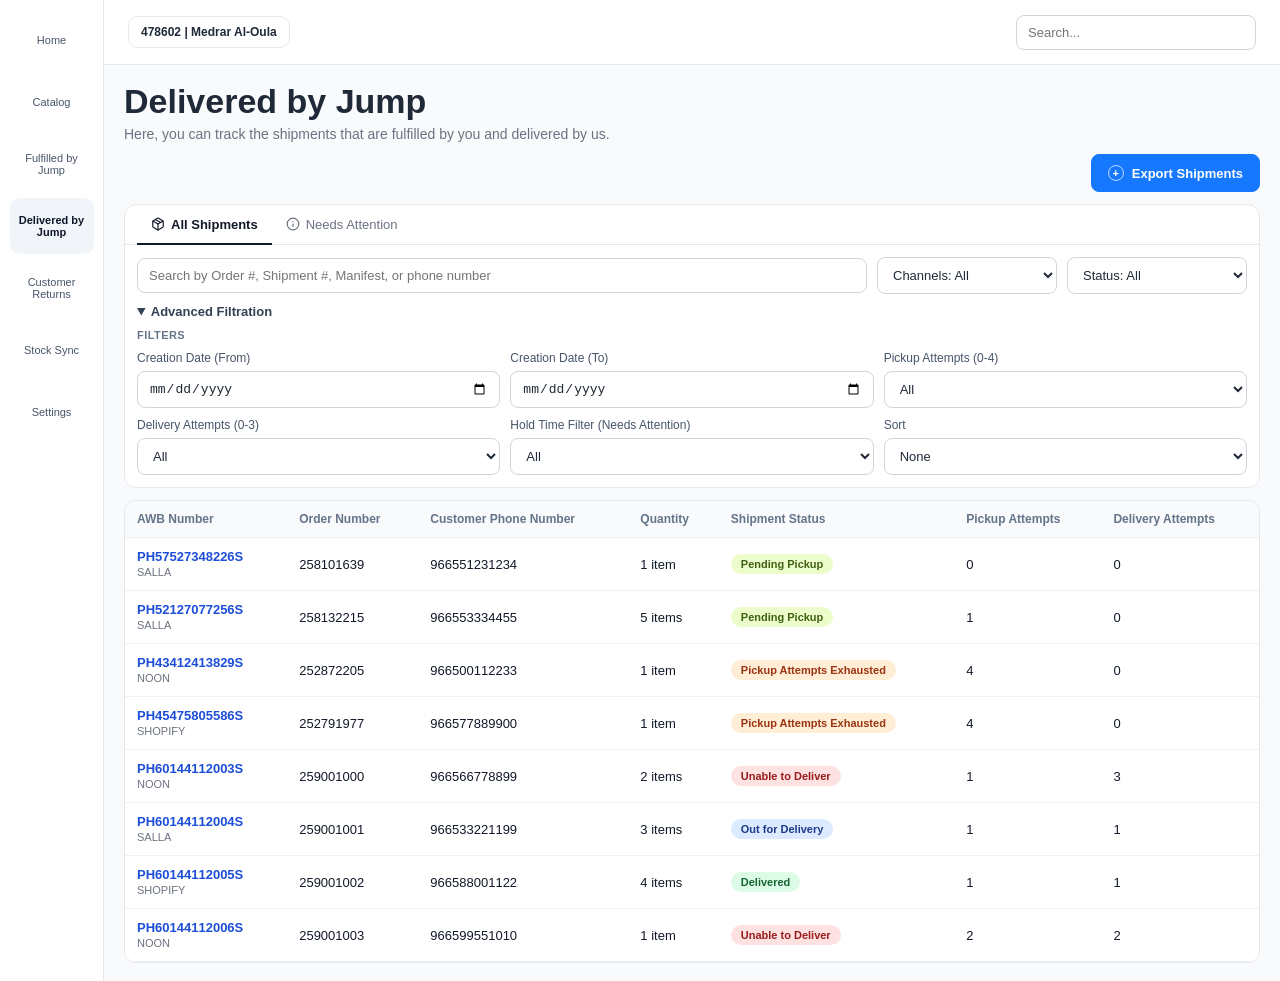
==== index.html @ 8542efd4 "Expand/Collapse Filters" ====
<!DOCTYPE html>
<html lang="en">
  <head>
    <meta charset="UTF-8" />
    <meta name="viewport" content="width=device-width, initial-scale=1.0" />
    <title>Shipment Details V3 Prototype</title>
    <link rel="stylesheet" href="./styles.css" />
  </head>
  <body>
    <div class="app-shell">
      <aside class="sidebar">
        <div class="brand">noon<span>partners</span></div>
        <nav>
          <a href="#">Home</a>
          <a href="#">Catalog</a>
          <a href="#">Fulfilled by Jump</a>
          <a class="active" href="#">Delivered by Jump</a>
          <a href="#">Customer Returns</a>
          <a href="#">Stock Sync</a>
          <a href="#">Settings</a>
        </nav>
      </aside>

      <div class="content">
        <header class="topbar">
          <div class="store-chip">478602 | Medrar Al-Oula</div>
          <div class="topbar-actions">
            <input class="top-search" type="text" placeholder="Search..." />
          </div>
        </header>

        <main class="container">
          <header class="header">
            <div>
              <h1>Delivered by Jump</h1>
              <p>
                Here, you can track the shipments that are fulfilled by you and
                delivered by us.
              </p>
            </div>
          </header>

          <div class="actions-row">
            <button id="exportBtn" class="button button-primary">
              <span class="btn-icon">+</span>
              Export Shipments
            </button>
          </div>

          <section class="filters">
            <section class="logistics_tabsContainer tabs">
              <div class="AdvancedTabs_container">
                <button id="allShipmentsTab" type="button" class="AdvancedTabs_tab tab active">
                  <span class="AdvancedTabs_icon tab-icon">
                    <svg xmlns="http://www.w3.org/2000/svg" width="14" height="14" viewBox="0 0 24 24" fill="none" stroke="currentColor" stroke-width="2" stroke-linecap="round" stroke-linejoin="round" aria-hidden="true">
                      <path d="M11 21.73a2 2 0 0 0 2 0l7-4A2 2 0 0 0 21 16V8a2 2 0 0 0-1-1.73l-7-4a2 2 0 0 0-2 0l-7 4A2 2 0 0 0 3 8v8a2 2 0 0 0 1 1.73z"></path>
                      <path d="M12 22V12"></path>
                      <polyline points="3.29 7 12 12 20.71 7"></polyline>
                      <path d="m7.5 4.27 9 5.15"></path>
                    </svg>
                  </span>
                  All Shipments
                </button>
                <button id="needsAttentionTab" type="button" class="AdvancedTabs_tab tab">
                  <span class="AdvancedTabs_icon tab-icon">
                    <svg xmlns="http://www.w3.org/2000/svg" width="14" height="14" viewBox="0 0 24 24" fill="none" stroke="currentColor" stroke-width="2" stroke-linecap="round" stroke-linejoin="round" aria-hidden="true">
                      <circle cx="12" cy="12" r="10"></circle>
                      <path d="M12 16v-4"></path>
                      <path d="M12 8h.01"></path>
                    </svg>
                  </span>
                  Needs Attention
                </button>
              </div>
            </section>
            <div class="filter-row">
              <input
                id="searchInput"
                type="text"
                placeholder="Search by Order #, Shipment #, Manifest, or phone number"
              />
              <select id="channelFilter">
                <option value="all">Channels: All</option>
                <option value="salla">Salla</option>
                <option value="noon">Noon</option>
                <option value="shopify">Shopify</option>
              </select>
              <select id="statusFilter">
                <option value="all">Status: All</option>
                <option value="pending_pickup">Pending Pickup</option>
                <option value="pickup_attempts_exhausted">
                  Pickup Attempts Exhausted
                </option>
                <option value="out_for_delivery">Out for Delivery</option>
                <option value="unable_to_deliver">Unable to Deliver</option>
                <option value="delivered">Delivered</option>
              </select>
            </div>
            <div id="activeFilters" class="active-filters hidden"></div>

            <details open>
              <summary>Advanced Filtration</summary>
              <div class="advanced-top">
                <div class="advanced-title">Filters</div>
              </div>

              <div class="advanced-grid">
                <label>
                  Creation Date (From)
                  <input id="creationDateFrom" type="date" />
                </label>
                <label>
                  Creation Date (To)
                  <input id="creationDateTo" type="date" />
                </label>
                <label>
                  Pickup Attempts (0-4)
                  <select id="pickupAttemptsFilter">
                    <option value="all">All</option>
                    <option value="0">0</option>
                    <option value="1">1</option>
                    <option value="2">2</option>
                    <option value="3">3</option>
                    <option value="4">4</option>
                  </select>
                </label>
                <label>
                  Delivery Attempts (0-3)
                  <select id="deliveryAttemptsFilter">
                    <option value="all">All</option>
                    <option value="0">0</option>
                    <option value="1">1</option>
                    <option value="2">2</option>
                    <option value="3">3</option>
                  </select>
                </label>
                <label>
                  Hold Time Filter (Needs Attention)
                  <select id="holdTimeFilter">
                    <option value="all">All</option>
                    <option value="with_value">Has Hold Time</option>
                    <option value="none">No Hold Time (-)</option>
                  </select>
                </label>
                <label>
                  Sort
                  <select id="sortBy">
                    <option value="none">None</option>
                    <option value="created_desc">Creation Date: Newest First</option>
                    <option value="created_asc">Creation Date: Oldest First</option>
                    <option value="hold_desc">
                      Hold Time (Needs Attention): Longest First
                    </option>
                    <option value="hold_asc">
                      Hold Time (Needs Attention): Shortest First
                    </option>
                  </select>
                </label>
              </div>
            </details>
          </section>

          <section class="table-wrap">
            <table>
              <thead>
                <tr>
                  <th>AWB Number</th>
                  <th>Order Number</th>
                  <th>Customer Phone Number</th>
                  <th>Quantity</th>
                  <th>Shipment Status</th>
                  <th>Pickup Attempts</th>
                  <th>Delivery Attempts</th>
                  <th>Created At</th>
                  <th id="holdTimeHeader" class="hidden">Hold Time</th>
                </tr>
              </thead>
              <tbody id="shipmentsBody"></tbody>
            </table>
          </section>
        </main>
      </div>
    </div>

    <script src="./app.js"></script>
  </body>
</html>
---- styles.css ----
* {
  box-sizing: border-box;
}

body {
  margin: 0;
  font-family: Figtree, Inter, -apple-system, BlinkMacSystemFont, "Segoe UI", sans-serif;
  background: #f8fafc;
  color: #1f2937;
}

.app-shell {
  min-height: 100vh;
  display: grid;
  grid-template-columns: 104px 1fr;
}

.sidebar {
  border-right: 1px solid #e2e8f0;
  background: #fff;
  padding: 12px 8px;
}

.brand {
  display: none;
}

nav {
  display: flex;
  flex-direction: column;
  gap: 6px;
  align-items: center;
}

nav a {
  text-decoration: none;
  color: #475569;
  font-size: 11px;
  font-weight: 500;
  text-align: center;
  border-radius: 10px;
  padding: 10px 8px;
  width: 84px;
  min-height: 56px;
  display: grid;
  place-content: center;
}

nav a.active {
  background: #f1f5f9;
  color: #0f172a;
  font-weight: 600;
}

.content {
  min-width: 0;
}

.topbar {
  height: 65px;
  border-bottom: 1px solid #e5e7eb;
  display: flex;
  align-items: center;
  justify-content: space-between;
  padding: 0 24px;
  background: #fff;
}

.store-chip {
  border: 1px solid #e5e7eb;
  border-radius: 10px;
  font-size: 12px;
  font-weight: 600;
  padding: 8px 12px;
  color: #1f2937;
}

.top-search {
  width: 240px;
}

.container {
  margin: 18px 20px;
}

h1 {
  margin: 0;
  font-size: 34px;
  line-height: 1.1;
}

p {
  margin: 6px 0 0;
  color: #6b7280;
  font-size: 14px;
}

.tabs {
  margin: -12px -12px 12px;
  padding: 0 12px;
  border-bottom: 1px solid #e5e7eb;
}

.AdvancedTabs_container {
  display: flex;
  align-items: stretch;
  gap: 0;
}

.tab {
  border: none;
  background: transparent;
  color: #6b7280;
  cursor: pointer;
  font-size: 13px;
  font-weight: 500;
  padding: 12px 14px;
  display: inline-flex;
  align-items: center;
  gap: 6px;
  line-height: 1;
  position: relative;
  border-bottom: 2px solid transparent;
  margin-bottom: -1px;
}

.tab-icon {
  display: inline-flex;
  align-items: center;
  justify-content: center;
  color: #6b7280;
}

.tab:hover {
  color: #374151;
}

.tab.active {
  color: #111827;
  font-weight: 600;
  border-bottom-color: #111827;
}

.tab.active .tab-icon {
  color: #111827;
}

.tab svg {
  width: 14px;
  height: 14px;
}

.actions-row {
  margin-top: 12px;
  display: flex;
  justify-content: flex-end;
}

.button {
  cursor: pointer;
}

.button-primary {
  background: #1677ff;
  color: #fff;
  border: 1px solid #1677ff;
  font-weight: 600;
  padding: 10px 16px;
  border-radius: 8px;
  display: inline-flex;
  align-items: center;
  gap: 8px;
  font-size: 13px;
}

.button-primary:hover {
  background: #1266d6;
  border-color: #1266d6;
}

.btn-icon {
  width: 16px;
  height: 16px;
  border-radius: 50%;
  border: 1px solid rgba(255, 255, 255, 0.7);
  display: inline-flex;
  align-items: center;
  justify-content: center;
  font-size: 11px;
}

.filters {
  margin-top: 12px;
  background: #fff;
  border: 1px solid #e5e7eb;
  border-radius: 12px;
  padding: 12px;
}

.filter-row {
  display: grid;
  grid-template-columns: 1.6fr 180px 180px;
  gap: 10px;
  align-items: center;
}

input,
select {
  border: 1px solid #d1d5db;
  border-radius: 8px;
  padding: 9px 11px;
  font-size: 13px;
  background: #fff;
  color: #1f2937;
}

.active-filters {
  margin-top: 10px;
  display: flex;
  flex-wrap: wrap;
  gap: 8px;
  align-items: center;
}

.filter-chip {
  display: inline-flex;
  align-items: center;
  gap: 8px;
  padding: 5px 10px;
  border-radius: 999px;
  border: 1px solid #dbeafe;
  background: #eff6ff;
  color: #1e3a8a;
  font-size: 12px;
  font-weight: 500;
}

.filter-chip button {
  border: none;
  background: transparent;
  color: #64748b;
  font-size: 14px;
  line-height: 1;
  padding: 0;
  cursor: pointer;
}

.reset-button {
  width: auto;
  padding: 6px 12px;
  font-size: 12px;
  border-radius: 999px;
  background: #fff;
  border: 1px solid #d1d5db;
  color: #475569;
  font-weight: 500;
  white-space: nowrap;
}

.reset-button:hover {
  background: #f8fafc;
}

details {
  margin-top: 10px;
}

summary {
  cursor: pointer;
  font-size: 13px;
  font-weight: 600;
  color: #334155;
}

.advanced-top {
  margin-top: 10px;
}

.advanced-title {
  margin: 0;
  font-size: 11px;
  font-weight: 700;
  color: #64748b;
  letter-spacing: 0.04em;
  text-transform: uppercase;
}

.advanced-grid {
  margin-top: 10px;
  display: grid;
  grid-template-columns: repeat(3, minmax(180px, 1fr));
  gap: 10px;
}

label {
  display: flex;
  flex-direction: column;
  gap: 6px;
  font-size: 12px;
  color: #475569;
}

.table-wrap {
  margin-top: 12px;
  background: #fff;
  border: 1px solid #e5e7eb;
  border-radius: 12px;
  overflow: auto;
}

table {
  width: 100%;
  border-collapse: collapse;
  min-width: 1250px;
}

thead {
  background: #f9fafb;
}

th,
td {
  text-align: left;
  padding: 11px 12px;
  border-bottom: 1px solid #eef2f7;
  white-space: nowrap;
}

th {
  font-size: 12px;
  color: #64748b;
  font-weight: 600;
}

td {
  font-size: 13px;
  color: #111827;
}

td a {
  color: #1d4ed8;
  text-decoration: none;
  font-weight: 600;
}

td a:hover {
  text-decoration: underline;
}

.status-pill {
  display: inline-flex;
  align-items: center;
  padding: 4px 10px;
  border-radius: 999px;
  font-size: 11px;
  font-weight: 600;
}

.status-pending_pickup {
  background: #ecfccb;
  color: #3f6212;
}

.status-pickup_attempts_exhausted {
  background: #ffedd5;
  color: #9a3412;
}

.status-out_for_delivery {
  background: #dbeafe;
  color: #1e3a8a;
}

.status-unable_to_deliver {
  background: #fee2e2;
  color: #991b1b;
}

.status-delivered {
  background: #dcfce7;
  color: #166534;
}

.needs-row td:first-child {
  border-left: 2px solid #f59e0b;
}

small {
  color: #6b7280;
  font-size: 11px;
}

.hidden {
  display: none;
}

.empty {
  text-align: center;
  color: #64748b;
  padding: 20px;
}

@media (max-width: 1000px) {
  .app-shell {
    grid-template-columns: 1fr;
  }

  .sidebar {
    display: none;
  }

  .topbar {
    padding: 0 12px;
  }

  .filter-row,
  .advanced-grid {
    grid-template-columns: 1fr;
  }

  .actions-row .button-primary {
    width: 100%;
    justify-content: center;
  }
}
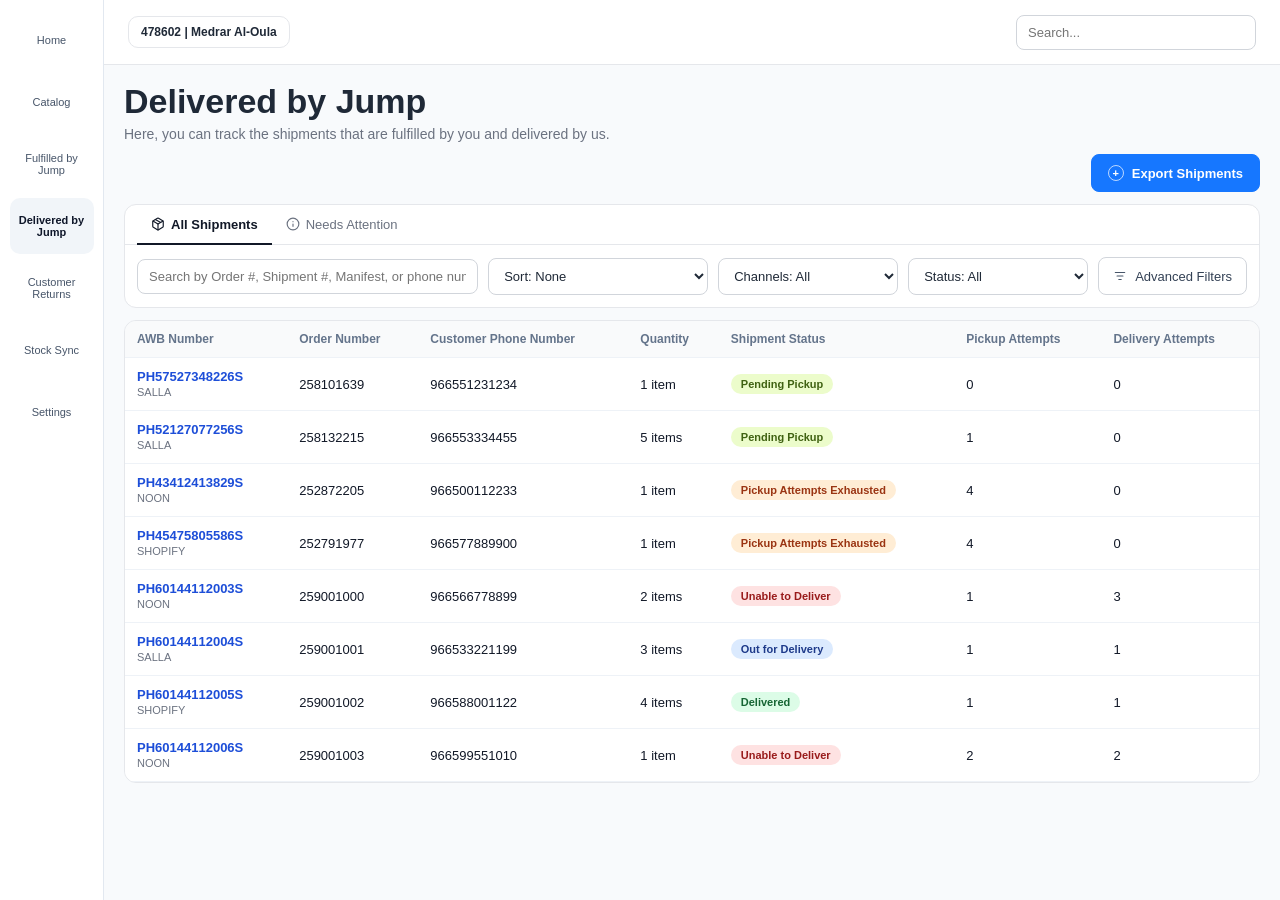
==== commit 759b53ea: "drawerMenu" ====
--- a/index.html
+++ b/index.html
@@ -79,6 +79,17 @@
                 type="text"
                 placeholder="Search by Order #, Shipment #, Manifest, or phone number"
               />
+              <select id="sortBy" aria-label="Sort">
+                <option value="none">Sort: None</option>
+                <option value="created_desc">Creation Date: Newest First</option>
+                <option value="created_asc">Creation Date: Oldest First</option>
+                <option value="hold_desc">
+                  Hold Time (Needs Attention): Longest First
+                </option>
+                <option value="hold_asc">
+                  Hold Time (Needs Attention): Shortest First
+                </option>
+              </select>
               <select id="channelFilter">
                 <option value="all">Channels: All</option>
                 <option value="salla">Salla</option>
@@ -95,16 +106,38 @@
                 <option value="unable_to_deliver">Unable to Deliver</option>
                 <option value="delivered">Delivered</option>
               </select>
+              <button id="openAdvancedFiltersBtn" type="button" class="advanced-filters-button">
+                <svg xmlns="http://www.w3.org/2000/svg" width="14" height="14" viewBox="0 0 24 24" fill="none" stroke="currentColor" stroke-width="2" stroke-linecap="round" stroke-linejoin="round" aria-hidden="true">
+                  <line x1="4" y1="6" x2="20" y2="6"></line>
+                  <line x1="7" y1="12" x2="17" y2="12"></line>
+                  <line x1="10" y1="18" x2="14" y2="18"></line>
+                </svg>
+                Advanced Filters
+                <span id="advancedFilterCount" class="advanced-filter-count hidden">0</span>
+              </button>
             </div>
             <div id="activeFilters" class="active-filters hidden"></div>
-
-            <details open>
-              <summary>Advanced Filtration</summary>
-              <div class="advanced-top">
-                <div class="advanced-title">Filters</div>
-              </div>
-
-              <div class="advanced-grid">
+          </section>
+
+          <div id="advancedFiltersOverlay" class="drawer-overlay" hidden>
+            <aside
+              class="drawer"
+              role="dialog"
+              aria-modal="true"
+              aria-labelledby="advancedFiltersTitle"
+            >
+              <div class="drawer-header">
+                <div id="advancedFiltersTitle" class="drawer-title">Advanced Filters</div>
+                <button
+                  id="closeAdvancedFiltersBtn"
+                  type="button"
+                  class="drawer-close"
+                  aria-label="Close advanced filters"
+                >
+                  &times;
+                </button>
+              </div>
+              <div class="drawer-body">
                 <label>
                   Creation Date (From)
                   <input id="creationDateFrom" type="date" />
@@ -142,23 +175,17 @@
                     <option value="none">No Hold Time (-)</option>
                   </select>
                 </label>
-                <label>
-                  Sort
-                  <select id="sortBy">
-                    <option value="none">None</option>
-                    <option value="created_desc">Creation Date: Newest First</option>
-                    <option value="created_asc">Creation Date: Oldest First</option>
-                    <option value="hold_desc">
-                      Hold Time (Needs Attention): Longest First
-                    </option>
-                    <option value="hold_asc">
-                      Hold Time (Needs Attention): Shortest First
-                    </option>
-                  </select>
-                </label>
-              </div>
-            </details>
-          </section>
+              </div>
+              <div class="drawer-footer">
+                <button id="clearAdvancedFiltersBtn" type="button" class="button-secondary">
+                  Clear
+                </button>
+                <button id="applyAdvancedFiltersBtn" type="button" class="button-primary">
+                  Apply
+                </button>
+              </div>
+            </aside>
+          </div>
 
           <section class="table-wrap">
             <table>
--- a/styles.css
+++ b/styles.css
@@ -199,9 +199,48 @@
 
 .filter-row {
   display: grid;
-  grid-template-columns: 1.6fr 180px 180px;
+  grid-template-columns: 1.6fr 220px 180px 180px auto;
   gap: 10px;
   align-items: center;
+}
+
+.advanced-filters-button {
+  background: #fff;
+  color: #334155;
+  border: 1px solid #d1d5db;
+  border-radius: 8px;
+  padding: 9px 14px;
+  font-size: 13px;
+  font-weight: 500;
+  cursor: pointer;
+  display: inline-flex;
+  align-items: center;
+  gap: 8px;
+  white-space: nowrap;
+  height: 38px;
+}
+
+.advanced-filters-button:hover {
+  background: #f8fafc;
+  border-color: #94a3b8;
+}
+
+.advanced-filters-button svg {
+  color: #475569;
+}
+
+.advanced-filter-count {
+  background: #1677ff;
+  color: #fff;
+  border-radius: 999px;
+  font-size: 11px;
+  font-weight: 600;
+  min-width: 18px;
+  height: 18px;
+  padding: 0 6px;
+  display: inline-flex;
+  align-items: center;
+  justify-content: center;
 }
 
 input,
@@ -261,43 +300,109 @@
   background: #f8fafc;
 }
 
-details {
-  margin-top: 10px;
-}
-
-summary {
-  cursor: pointer;
-  font-size: 13px;
-  font-weight: 600;
-  color: #334155;
-}
-
-.advanced-top {
-  margin-top: 10px;
-}
-
-.advanced-title {
-  margin: 0;
-  font-size: 11px;
-  font-weight: 700;
-  color: #64748b;
-  letter-spacing: 0.04em;
-  text-transform: uppercase;
-}
-
-.advanced-grid {
-  margin-top: 10px;
-  display: grid;
-  grid-template-columns: repeat(3, minmax(180px, 1fr));
-  gap: 10px;
-}
-
 label {
   display: flex;
   flex-direction: column;
   gap: 6px;
   font-size: 12px;
   color: #475569;
+}
+
+.drawer-overlay {
+  position: fixed;
+  inset: 0;
+  background: rgba(15, 23, 42, 0.45);
+  display: flex;
+  justify-content: flex-end;
+  z-index: 50;
+  opacity: 0;
+  transition: opacity 0.2s ease;
+}
+
+.drawer-overlay[hidden] {
+  display: none;
+}
+
+.drawer-overlay.open {
+  opacity: 1;
+}
+
+.drawer {
+  width: min(440px, 92vw);
+  height: 100%;
+  background: #fff;
+  display: flex;
+  flex-direction: column;
+  box-shadow: -8px 0 24px rgba(15, 23, 42, 0.18);
+  transform: translateX(100%);
+  transition: transform 0.25s ease;
+}
+
+.drawer-overlay.open .drawer {
+  transform: translateX(0);
+}
+
+.drawer-header {
+  display: flex;
+  align-items: center;
+  justify-content: space-between;
+  padding: 16px 20px;
+  border-bottom: 1px solid #e5e7eb;
+}
+
+.drawer-title {
+  font-size: 16px;
+  font-weight: 600;
+  color: #0f172a;
+}
+
+.drawer-close {
+  background: transparent;
+  border: none;
+  color: #475569;
+  cursor: pointer;
+  font-size: 24px;
+  line-height: 1;
+  padding: 4px 8px;
+  border-radius: 6px;
+}
+
+.drawer-close:hover {
+  background: #f1f5f9;
+  color: #0f172a;
+}
+
+.drawer-body {
+  flex: 1;
+  overflow-y: auto;
+  padding: 20px;
+  display: grid;
+  gap: 14px;
+}
+
+.drawer-footer {
+  display: flex;
+  justify-content: flex-end;
+  gap: 10px;
+  padding: 14px 20px;
+  border-top: 1px solid #e5e7eb;
+  background: #f9fafb;
+}
+
+.button-secondary {
+  background: #fff;
+  color: #334155;
+  border: 1px solid #d1d5db;
+  font-weight: 500;
+  padding: 9px 14px;
+  border-radius: 8px;
+  font-size: 13px;
+  cursor: pointer;
+}
+
+.button-secondary:hover {
+  background: #f8fafc;
+  border-color: #94a3b8;
 }
 
 .table-wrap {
@@ -413,8 +518,7 @@
     padding: 0 12px;
   }
 
-  .filter-row,
-  .advanced-grid {
+  .filter-row {
     grid-template-columns: 1fr;
   }
 
